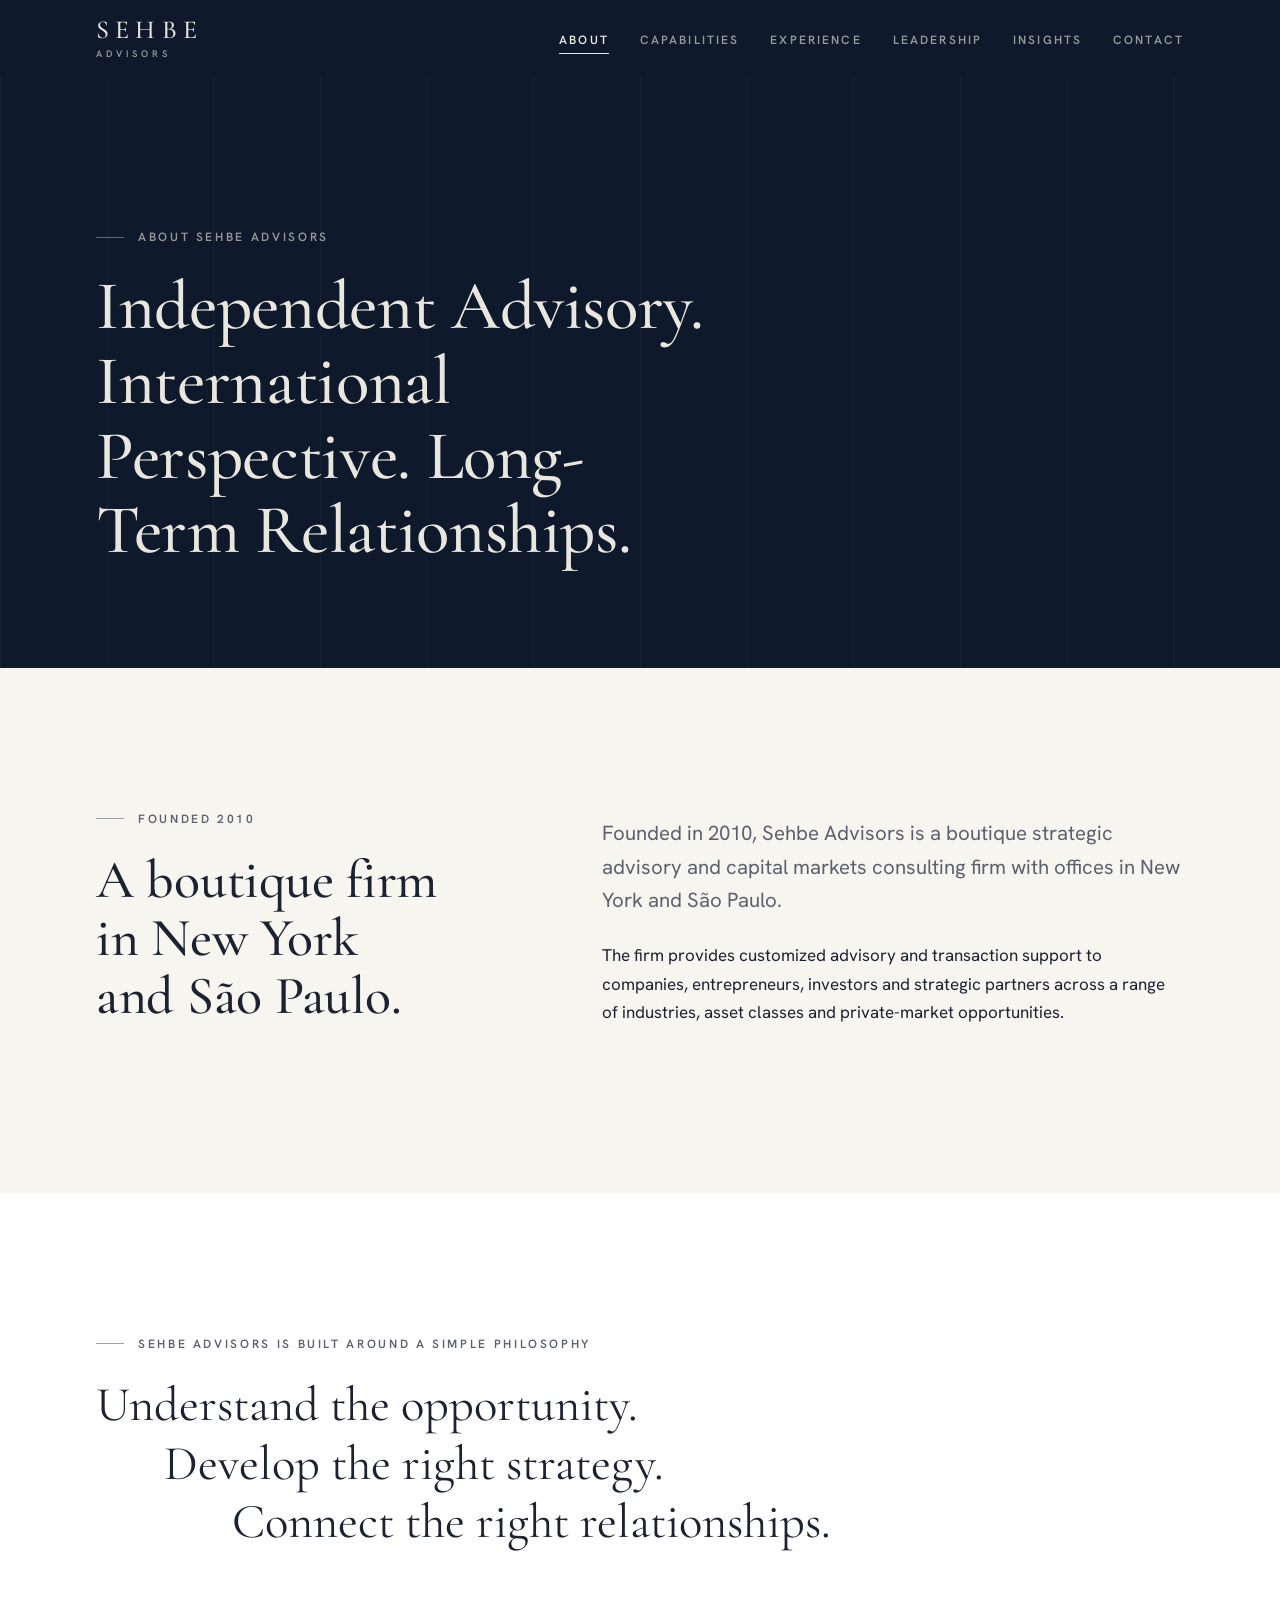
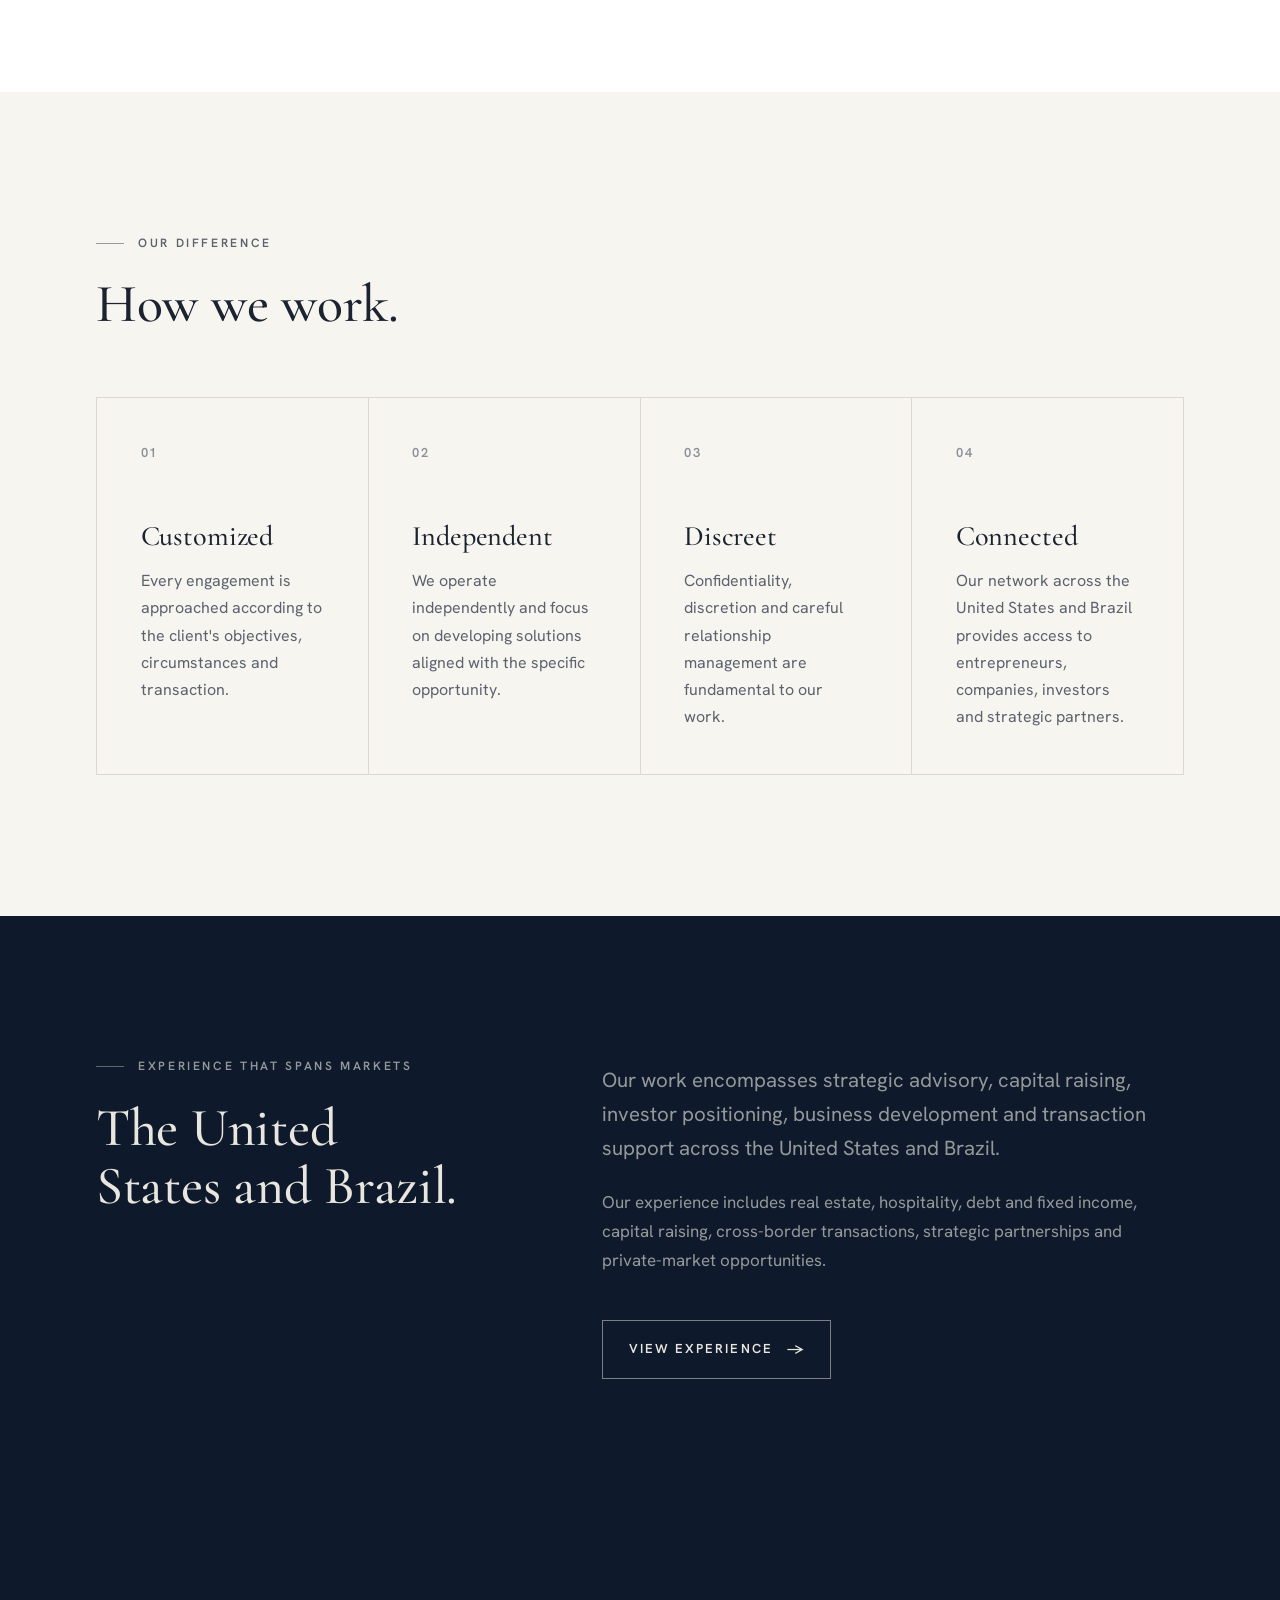
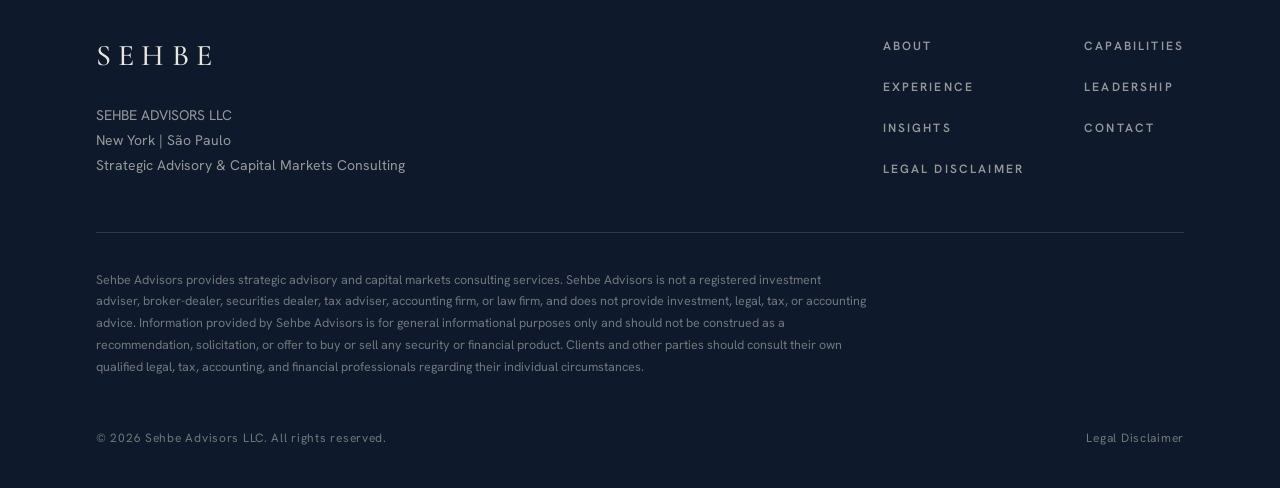
==== about.html @ ec067762 "Initial Sehbe Advisors site Co-Authored-By: Claude Opus 5.5 <noreply@anthropic.com>" ====
<!doctype html>
<html lang="en">
<head>
  <meta charset="utf-8">
  <meta name="viewport" content="width=device-width, initial-scale=1">
  <title>About | Sehbe Advisors</title>
  <meta name="description" content="Founded in 2010, Sehbe Advisors is a boutique strategic advisory and capital markets consulting firm with offices in New York and São Paulo.">
  <meta property="og:title" content="About | Sehbe Advisors">
  <meta property="og:description" content="Founded in 2010, Sehbe Advisors is a boutique strategic advisory and capital markets consulting firm with offices in New York and São Paulo.">
  <meta property="og:type" content="website">
  <meta name="theme-color" content="#0e1a2b">
  <link rel="icon" href="assets/favicon.svg" type="image/svg+xml">
  <link rel="preconnect" href="https://fonts.googleapis.com">
  <link rel="preconnect" href="https://fonts.gstatic.com" crossorigin>
  <link href="https://fonts.googleapis.com/css2?family=Cormorant+Garamond:wght@400;500;600&family=Hanken+Grotesk:wght@400;500;600&display=swap" rel="stylesheet">
  <link rel="stylesheet" href="assets/styles.css">
</head>
<body>
  <header class="site-header">
    <div class="wrap">
      <a class="brand" href="index.html" aria-label="Sehbe Advisors home">
        <span class="brand-name">SEHBE</span>
        <span class="brand-sub">ADVISORS</span>
      </a>
      <button class="menu-toggle" aria-label="Menu" aria-expanded="false" aria-controls="site-nav"><span></span><span></span><span></span></button>
      <nav class="nav" id="site-nav" aria-label="Primary">
        <ul>
          <li><a href="about.html" aria-current="page">About</a></li>
          <li><a href="capabilities.html">Capabilities</a></li>
          <li><a href="experience.html">Experience</a></li>
          <li><a href="leadership.html">Leadership</a></li>
          <li><a href="insights.html">Insights</a></li>
          <li><a href="contact.html">Contact</a></li>
        </ul>
      </nav>
    </div>
  </header>

  <main>
    <section class="page-hero dark">
      <div class="wrap">
        <p class="eyebrow">About Sehbe Advisors</p>
        <h1>Independent Advisory. International Perspective. Long-Term Relationships.</h1>
      </div>
    </section>

    <section class="section">
      <div class="wrap split">
        <div class="reveal">
          <p class="eyebrow">Founded 2010</p>
          <h2>A boutique firm in New York and São Paulo.</h2>
        </div>
        <div class="body reveal">
          <p class="lead">Founded in 2010, Sehbe Advisors is a boutique strategic advisory and capital markets consulting firm with offices in New York and São Paulo.</p>
          <p>The firm provides customized advisory and transaction support to companies, entrepreneurs, investors and strategic partners across a range of industries, asset classes and private-market opportunities.</p>
        </div>
      </div>
    </section>

    <section class="section white">
      <div class="wrap reveal">
        <p class="eyebrow">Sehbe Advisors is built around a simple philosophy</p>
        <p class="philosophy"><span>Understand the opportunity.</span><span>Develop the right strategy.</span><span>Connect the right relationships.</span></p>
      </div>
    </section>

    <section class="section">
      <div class="wrap">
        <div class="section-head reveal"><div><p class="eyebrow">Our Difference</p><h2>How we work.</h2></div></div>
      <div class="editorial-grid four">
        <article class="reveal">
          <span class="num">01</span>
          <div><h3>Customized</h3><p>Every engagement is approached according to the client's objectives, circumstances and transaction.</p></div>
        </article>
        <article class="reveal">
          <span class="num">02</span>
          <div><h3>Independent</h3><p>We operate independently and focus on developing solutions aligned with the specific opportunity.</p></div>
        </article>
        <article class="reveal">
          <span class="num">03</span>
          <div><h3>Discreet</h3><p>Confidentiality, discretion and careful relationship management are fundamental to our work.</p></div>
        </article>
        <article class="reveal">
          <span class="num">04</span>
          <div><h3>Connected</h3><p>Our network across the United States and Brazil provides access to entrepreneurs, companies, investors and strategic partners.</p></div>
        </article>
      </div>
      </div>
    </section>

    <section class="section dark">
      <div class="wrap split">
        <div class="reveal">
          <p class="eyebrow">Experience That Spans Markets</p>
          <h2>The United States and Brazil.</h2>
        </div>
        <div class="body reveal">
          <p class="lead">Our work encompasses strategic advisory, capital raising, investor positioning, business development and transaction support across the United States and Brazil.</p>
          <p style="color:var(--muted-on-dark)">Our experience includes real estate, hospitality, debt and fixed income, capital raising, cross-border transactions, strategic partnerships and private-market opportunities.</p>
          <a class="btn" href="experience.html">View Experience</a>
        </div>
      </div>
    </section>

  </main>

  <footer class="site-footer">
    <div class="wrap">
      <div class="footer-top">
        <div>
          <span class="brand-name">SEHBE</span>
          <p class="footer-tag">SEHBE ADVISORS LLC<br>New York | São Paulo<br>Strategic Advisory &amp; Capital Markets Consulting</p>
        </div>
        <nav class="footer-nav" aria-label="Footer">
          <ul>
            <li><a href="about.html">About</a></li>
            <li><a href="capabilities.html">Capabilities</a></li>
            <li><a href="experience.html">Experience</a></li>
            <li><a href="leadership.html">Leadership</a></li>
            <li><a href="insights.html">Insights</a></li>
            <li><a href="contact.html">Contact</a></li>
            <li><a href="disclaimer.html">Legal Disclaimer</a></li>
          </ul>
        </nav>
      </div>
      <p class="footer-disclaimer">Sehbe Advisors provides strategic advisory and capital markets consulting services. Sehbe Advisors is not a registered investment adviser, broker-dealer, securities dealer, tax adviser, accounting firm, or law firm, and does not provide investment, legal, tax, or accounting advice. Information provided by Sehbe Advisors is for general informational purposes only and should not be construed as a recommendation, solicitation, or offer to buy or sell any security or financial product. Clients and other parties should consult their own qualified legal, tax, accounting, and financial professionals regarding their individual circumstances.</p>
      <div class="footer-bottom">
        <span>© 2026 Sehbe Advisors LLC. All rights reserved.</span>
        <a href="disclaimer.html">Legal Disclaimer</a>
      </div>
    </div>
  </footer>
  <script src="assets/main.js"></script>
</body>
</html>
---- assets/styles.css ----
/* Sehbe Advisors — site styles */
:root {
  --navy: #0e1a2b;
  --navy-2: #14233a;
  --ink: #1b2230;
  --paper: #f7f5f0;
  --white: #ffffff;
  --gray: #8b919b;
  --gray-2: #5b626e;
  --line: #dcd8cf;
  --line-dark: rgba(247, 245, 240, 0.14);
  --text-on-dark: #e9e6df;
  --muted-on-dark: rgba(233, 230, 223, 0.62);
  --serif: "Cormorant Garamond", "Times New Roman", Georgia, serif;
  --sans: "Hanken Grotesk", "Helvetica Neue", Arial, sans-serif;
  --wrap: 1200px;
  --gutter: clamp(20px, 5vw, 56px);
  --header-h: 76px;
}

*, *::before, *::after { box-sizing: border-box; }
html { -webkit-text-size-adjust: 100%; scroll-behavior: smooth; scroll-padding-top: var(--header-h); }
body {
  margin: 0;
  background: var(--paper);
  color: var(--ink);
  font-family: var(--sans);
  font-size: 17px;
  line-height: 1.7;
  -webkit-font-smoothing: antialiased;
}
img { max-width: 100%; display: block; }
a { color: inherit; }
p { margin: 0 0 1.1em; }
p:last-child { margin-bottom: 0; }

.wrap { max-width: var(--wrap); margin: 0 auto; padding: 0 var(--gutter); }

/* ---------- Type ---------- */
.eyebrow {
  font-family: var(--sans);
  font-size: 12px;
  font-weight: 600;
  letter-spacing: 0.22em;
  text-transform: uppercase;
  color: var(--gray-2);
  margin: 0 0 22px;
  display: flex;
  align-items: center;
  gap: 14px;
}
.eyebrow::before { content: ""; width: 28px; height: 1px; background: currentColor; opacity: 0.6; }
.dark .eyebrow { color: var(--muted-on-dark); }

h1, h2, h3 {
  font-family: var(--serif);
  font-weight: 500;
  letter-spacing: -0.005em;
  line-height: 1.08;
  margin: 0 0 0.5em;
  text-wrap: balance;
}
h1 { font-size: clamp(42px, 6.2vw, 80px); }
h2 { font-size: clamp(34px, 4.2vw, 54px); }
h3 { font-size: clamp(24px, 2.2vw, 30px); line-height: 1.18; }
.lead { font-size: clamp(18px, 1.6vw, 21px); line-height: 1.65; color: var(--gray-2); max-width: 62ch; }
.dark .lead { color: var(--muted-on-dark); }
.label {
  font-size: 12px;
  font-weight: 600;
  letter-spacing: 0.2em;
  text-transform: uppercase;
}

/* ---------- Buttons ---------- */
.btn {
  display: inline-flex;
  align-items: center;
  gap: 14px;
  font-size: 13px;
  font-weight: 600;
  letter-spacing: 0.16em;
  text-transform: uppercase;
  text-decoration: none;
  padding: 16px 26px;
  border: 1px solid var(--ink);
  color: var(--ink);
  transition: background 0.25s, color 0.25s, border-color 0.25s;
}
.btn::after { content: "→"; font-size: 15px; letter-spacing: 0; transition: transform 0.25s; }
.btn:hover { background: var(--ink); color: var(--paper); }
.btn:hover::after { transform: translateX(4px); }
.dark .btn { border-color: rgba(233, 230, 223, 0.5); color: var(--text-on-dark); }
.dark .btn:hover { background: var(--paper); color: var(--navy); border-color: var(--paper); }
.text-link {
  font-size: 13px; font-weight: 600; letter-spacing: 0.16em; text-transform: uppercase;
  text-decoration: none; border-bottom: 1px solid currentColor; padding-bottom: 4px;
}

/* ---------- Header ---------- */
.site-header {
  position: sticky; top: 0; z-index: 50;
  background: var(--navy);
  color: var(--text-on-dark);
  border-bottom: 1px solid transparent;
  transition: border-color 0.3s;
}
.site-header.scrolled { border-bottom-color: var(--line-dark); }
.site-header .wrap { display: flex; align-items: center; justify-content: space-between; height: var(--header-h); }
.brand { text-decoration: none; display: flex; flex-direction: column; line-height: 1; }
.brand-name { font-family: var(--serif); font-size: 26px; font-weight: 500; letter-spacing: 0.24em; }
.brand-sub { font-size: 9.5px; font-weight: 600; letter-spacing: 0.42em; margin-top: 6px; color: var(--muted-on-dark); }
.nav ul { list-style: none; margin: 0; padding: 0; display: flex; gap: clamp(18px, 2.4vw, 36px); }
.nav a {
  font-size: 12px; font-weight: 600; letter-spacing: 0.18em; text-transform: uppercase;
  text-decoration: none; color: var(--muted-on-dark); padding: 6px 0; position: relative; transition: color 0.2s;
}
.nav a::after {
  content: ""; position: absolute; left: 0; right: 0; bottom: 0; height: 1px; background: currentColor;
  transform: scaleX(0); transform-origin: left; transition: transform 0.3s;
}
.nav a:hover, .nav a[aria-current="page"] { color: var(--text-on-dark); }
.nav a:hover::after, .nav a[aria-current="page"]::after { transform: scaleX(1); }
.menu-toggle {
  display: none; background: none; border: 0; color: inherit; cursor: pointer;
  width: 44px; height: 44px; margin-right: -10px; position: relative;
}
.menu-toggle span { position: absolute; left: 11px; right: 11px; height: 1px; background: currentColor; transition: transform 0.3s, opacity 0.3s; }
.menu-toggle span:nth-child(1) { top: 16px; }
.menu-toggle span:nth-child(2) { top: 22px; }
.menu-toggle span:nth-child(3) { top: 28px; }
.menu-open .menu-toggle span:nth-child(1) { transform: translateY(6px) rotate(45deg); }
.menu-open .menu-toggle span:nth-child(2) { opacity: 0; }
.menu-open .menu-toggle span:nth-child(3) { transform: translateY(-6px) rotate(-45deg); }

/* ---------- Sections ---------- */
.section { padding: clamp(80px, 11vw, 150px) 0; }
.section + .section.tight-top { padding-top: 0; }
.dark { background: var(--navy); color: var(--text-on-dark); }
.white { background: var(--white); }
.rule { border: 0; border-top: 1px solid var(--line); margin: 0; }

.split { display: grid; grid-template-columns: 5fr 7fr; gap: clamp(40px, 7vw, 110px); align-items: start; }
.split .body { padding-top: 8px; }
.split .body .btn, .split .body .text-link { margin-top: 26px; }

/* ---------- Hero ---------- */
.hero {
  position: relative; overflow: hidden;
  background: var(--navy); color: var(--text-on-dark);
  min-height: calc(100svh - var(--header-h));
  display: flex; flex-direction: column; justify-content: flex-end;
  padding: clamp(80px, 12vh, 140px) 0 0;
}
/* Fine architectural grid */
.hero::before {
  content: ""; position: absolute; inset: 0; pointer-events: none;
  background-image: linear-gradient(to right, rgba(233,230,223,0.045) 1px, transparent 1px);
  background-size: calc(100% / 12) 100%;
}
/* Optional photo: add class "has-photo" and set --hero-img on .hero */
.hero.has-photo { background: linear-gradient(180deg, rgba(14,26,43,0.55), rgba(14,26,43,0.92)), var(--hero-img) center/cover no-repeat; }
.hero .wrap { position: relative; width: 100%; }
.hero h1 { max-width: 19ch; margin-bottom: 30px; }
.hero .lead { max-width: 54ch; margin-bottom: 44px; }
.hero-arc { position: absolute; right: -4%; top: 6%; width: min(62vw, 820px); opacity: 0.9; pointer-events: none; }
.hero-cities {
  position: relative; margin-top: clamp(70px, 10vh, 120px);
  border-top: 1px solid var(--line-dark);
  display: grid; grid-template-columns: 1fr 1fr;
}
.hero-cities > div { padding: 26px 0 30px; display: flex; justify-content: space-between; gap: 20px; align-items: baseline; }
.hero-cities > div + div { border-left: 1px solid var(--line-dark); padding-left: clamp(20px, 3vw, 40px); }
.hero-cities > div:first-child { padding-right: clamp(20px, 3vw, 40px); }
.hero-cities .city { font-family: var(--serif); font-size: clamp(22px, 2.2vw, 28px); }
.hero-cities .coord { font-size: 12px; letter-spacing: 0.14em; color: var(--muted-on-dark); white-space: nowrap; }

/* ---------- Page header (inner pages) ---------- */
.page-hero { background: var(--navy); color: var(--text-on-dark); padding: clamp(80px, 12vw, 150px) 0 clamp(60px, 8vw, 100px); position: relative; overflow: hidden; }
.page-hero::before {
  content: ""; position: absolute; inset: 0; pointer-events: none;
  background-image: linear-gradient(to right, rgba(233,230,223,0.04) 1px, transparent 1px);
  background-size: calc(100% / 12) 100%;
}
.page-hero .wrap { position: relative; }
.page-hero h1 { font-size: clamp(40px, 5.4vw, 70px); max-width: 20ch; margin-bottom: 0; }
.page-hero .lead { margin-top: 28px; }

/* ---------- Numbered list (What we do / Capabilities) ---------- */
.index-list { list-style: none; margin: 0; padding: 0; border-top: 1px solid var(--line); }
.index-list li {
  display: grid; grid-template-columns: 80px 1fr 1.25fr; gap: clamp(20px, 4vw, 60px);
  padding: 34px 0; border-bottom: 1px solid var(--line); align-items: baseline;
}
.index-list .num { font-size: 13px; font-weight: 600; letter-spacing: 0.14em; color: var(--gray); }
.index-list h3 { margin: 0; }
.index-list p { color: var(--gray-2); margin: 0; }
.section-head { display: flex; justify-content: space-between; align-items: end; gap: 30px; margin-bottom: clamp(40px, 5vw, 70px); flex-wrap: wrap; }
.section-head h2 { margin: 0; max-width: 22ch; }

/* ---------- Two cities ---------- */
.cities { display: grid; grid-template-columns: 1fr 1fr; margin-top: clamp(50px, 6vw, 80px); border: 1px solid var(--line-dark); }
.city-panel {
  position: relative; min-height: 380px; padding: clamp(28px, 4vw, 48px);
  display: flex; flex-direction: column; justify-content: space-between;
  background: var(--navy-2);
  background-size: cover; background-position: center;
}
.city-panel + .city-panel { border-left: 1px solid var(--line-dark); }
/* Optional photo: set style="--city-img:url(...)" and class "has-photo" */
.city-panel.has-photo { background-image: linear-gradient(180deg, rgba(14,26,43,0.2), rgba(14,26,43,0.88)), var(--city-img); }
.city-panel .coord { font-size: 12px; letter-spacing: 0.14em; color: var(--muted-on-dark); }
.city-panel h3 { font-size: clamp(40px, 5vw, 64px); margin: 0 0 18px; }
.city-panel ul { list-style: none; margin: 0; padding: 0; display: flex; flex-direction: column; gap: 4px; }
.city-panel li { font-size: 13px; letter-spacing: 0.08em; color: var(--muted-on-dark); }

/* ---------- Editorial grid (experience / insights) ---------- */
.editorial-grid {
  display: grid; grid-template-columns: repeat(3, 1fr);
  border-top: 1px solid var(--line); border-left: 1px solid var(--line);
}
.editorial-grid > article {
  padding: clamp(28px, 3.4vw, 46px); min-height: 280px;
  border-right: 1px solid var(--line); border-bottom: 1px solid var(--line);
  display: flex; flex-direction: column; justify-content: flex-start; gap: 56px;
  transition: background 0.3s;
}
.editorial-grid > article:hover { background: var(--white); }
.white .editorial-grid > article:hover { background: var(--paper); }
.editorial-grid .num { font-size: 13px; font-weight: 600; letter-spacing: 0.14em; color: var(--gray); }
.editorial-grid h3 { margin: 0 0 14px; }
.editorial-grid p { color: var(--gray-2); margin: 0; font-size: 16px; }
.editorial-grid.four { grid-template-columns: repeat(4, 1fr); }
.editorial-grid.four > article { min-height: 240px; }

/* ---------- Principles ---------- */
.principles { display: grid; grid-template-columns: repeat(4, 1fr); gap: 0; margin-top: clamp(50px, 6vw, 80px); border-top: 1px solid var(--line-dark); }
.principles > div { padding: 32px 28px 0 0; }
.principles > div + div { padding-left: 28px; border-left: 1px solid var(--line-dark); }
.principles .label { color: var(--text-on-dark); display: block; margin-bottom: 14px; }
.principles p { color: var(--muted-on-dark); font-size: 16px; }
.light-principles { border-top-color: var(--line); }
.light-principles > div + div { border-left-color: var(--line); }
.light-principles .label { color: var(--ink); }
.light-principles p { color: var(--gray-2); }

/* ---------- Philosophy ---------- */
.philosophy { font-family: var(--serif); font-size: clamp(30px, 3.8vw, 50px); line-height: 1.2; margin: 0; }
.philosophy span { display: block; }
.philosophy span:nth-child(2) { padding-left: 1.4em; }
.philosophy span:nth-child(3) { padding-left: 2.8em; }

/* ---------- Closing CTA ---------- */
.closing { text-align: left; }
.closing h2 { max-width: 16ch; }
.closing .lead { margin-bottom: 44px; }

/* ---------- Leadership ---------- */
.leader { display: grid; grid-template-columns: 4fr 7fr; gap: clamp(40px, 7vw, 110px); align-items: start; }
.portrait {
  position: sticky; top: calc(var(--header-h) + 40px);
  aspect-ratio: 4 / 5; background: var(--navy-2); color: var(--muted-on-dark);
  display: flex; align-items: center; justify-content: center; overflow: hidden;
}
.portrait img { width: 100%; height: 100%; object-fit: cover; }
.portrait .monogram { font-family: var(--serif); font-size: 96px; letter-spacing: 0.08em; color: rgba(233,230,223,0.28); }
.leader-meta { margin-bottom: 40px; padding-bottom: 32px; border-bottom: 1px solid var(--line); }
.leader-meta h2 { margin-bottom: 8px; }
.leader-meta .label { color: var(--gray-2); }
.leader-bio p { font-size: 18px; line-height: 1.75; }
.leader-bio p:first-child { font-family: var(--serif); font-size: clamp(23px, 2vw, 27px); line-height: 1.45; color: var(--ink); }

/* ---------- Contact ---------- */
.contact-card { border-top: 1px solid var(--line); }
.contact-card .row { display: grid; grid-template-columns: 140px 1fr; gap: 20px; padding: 22px 0; border-bottom: 1px solid var(--line); align-items: baseline; }
.contact-card .row .label { color: var(--gray); }
.contact-card a { text-decoration: none; border-bottom: 1px solid transparent; transition: border-color 0.2s; }
.contact-card a:hover { border-bottom-color: currentColor; }
.contact-card .big { font-family: var(--serif); font-size: clamp(22px, 2vw, 28px); line-height: 1.3; }

/* ---------- Legal ---------- */
.legal { max-width: 74ch; }
.legal p { color: var(--gray-2); }

/* ---------- Footer ---------- */
.site-footer { background: var(--navy); color: var(--text-on-dark); padding: clamp(70px, 9vw, 110px) 0 40px; }
.footer-top { display: grid; grid-template-columns: 1fr 1fr; gap: 50px; padding-bottom: 50px; border-bottom: 1px solid var(--line-dark); }
.footer-top .brand-name { font-size: 30px; }
.footer-tag { margin-top: 22px; color: var(--muted-on-dark); font-size: 14px; line-height: 1.8; }
.footer-nav ul { list-style: none; margin: 0; padding: 0; display: grid; grid-template-columns: repeat(2, max-content); gap: 12px 60px; justify-content: end; }
.footer-nav a { font-size: 12px; font-weight: 600; letter-spacing: 0.18em; text-transform: uppercase; text-decoration: none; color: var(--muted-on-dark); transition: color 0.2s; }
.footer-nav a:hover { color: var(--text-on-dark); }
.footer-disclaimer { padding: 36px 0; font-size: 12.5px; line-height: 1.75; color: rgba(233,230,223,0.45); max-width: 110ch; }
.footer-bottom { display: flex; justify-content: space-between; gap: 20px; flex-wrap: wrap; font-size: 12px; letter-spacing: 0.06em; color: rgba(233,230,223,0.45); }
.footer-bottom a { text-decoration: none; }
.footer-bottom a:hover { color: var(--text-on-dark); }

/* ---------- Reveal ---------- */
.reveal { opacity: 0; transform: translateY(18px); transition: opacity 0.9s ease, transform 0.9s ease; }
.reveal.in { opacity: 1; transform: none; }
@media (prefers-reduced-motion: reduce) {
  .reveal { opacity: 1; transform: none; transition: none; }
  html { scroll-behavior: auto; }
}

/* ---------- Responsive ---------- */
@media (max-width: 1080px) {
  .editorial-grid.four { grid-template-columns: repeat(2, 1fr); }
  .principles { grid-template-columns: repeat(2, 1fr); }
  .principles > div:nth-child(3) { padding-left: 0; border-left: 0; }
  .principles > div:nth-child(n+3) { padding-top: 40px; }
}
@media (max-width: 960px) {
  :root { --header-h: 68px; }
  .menu-toggle { display: block; }
  .nav {
    position: fixed; inset: var(--header-h) 0 0 0; background: var(--navy);
    padding: 30px var(--gutter); opacity: 0; visibility: hidden; transition: opacity 0.3s, visibility 0.3s;
    border-top: 1px solid var(--line-dark);
  }
  .menu-open .nav { opacity: 1; visibility: visible; }
  .nav ul { flex-direction: column; gap: 0; }
  .nav li { border-bottom: 1px solid var(--line-dark); }
  .nav a { display: block; padding: 20px 0; font-size: 13px; }
  .nav a::after { display: none; }
  .split, .leader { grid-template-columns: 1fr; }
  .portrait { position: relative; top: 0; max-width: 420px; }
  .editorial-grid { grid-template-columns: repeat(2, 1fr); }
  .index-list li { grid-template-columns: 60px 1fr; }
  .index-list li p { grid-column: 2; }
  .hero-arc { display: none; }
  .footer-top { grid-template-columns: 1fr; }
  .footer-nav ul { justify-content: start; }
}
@media (max-width: 640px) {
  body { font-size: 16px; }
  .brand-name { font-size: 22px; }
  .editorial-grid, .editorial-grid.four { grid-template-columns: 1fr; }
  .editorial-grid > article { min-height: 0; }
  .cities { grid-template-columns: 1fr; }
  .city-panel { min-height: 300px; }
  .city-panel + .city-panel { border-left: 0; border-top: 1px solid var(--line-dark); }
  .principles { grid-template-columns: 1fr; }
  .principles > div, .principles > div + div { padding: 28px 0; border-left: 0; border-bottom: 1px solid var(--line-dark); }
  .light-principles > div, .light-principles > div + div { border-bottom-color: var(--line); }
  .hero-cities { grid-template-columns: 1fr; }
  .hero-cities > div, .hero-cities > div + div, .hero-cities > div:first-child { padding: 20px 0; border-left: 0; }
  .hero-cities > div + div { border-top: 1px solid var(--line-dark); }
  .index-list li { grid-template-columns: 1fr; gap: 10px; padding: 28px 0; }
  .index-list li p { grid-column: 1; }
  .contact-card .row { grid-template-columns: 1fr; gap: 4px; }
  .philosophy span:nth-child(n) { padding-left: 0; }
  .footer-nav ul { grid-template-columns: 1fr 1fr; gap: 14px 30px; }
}
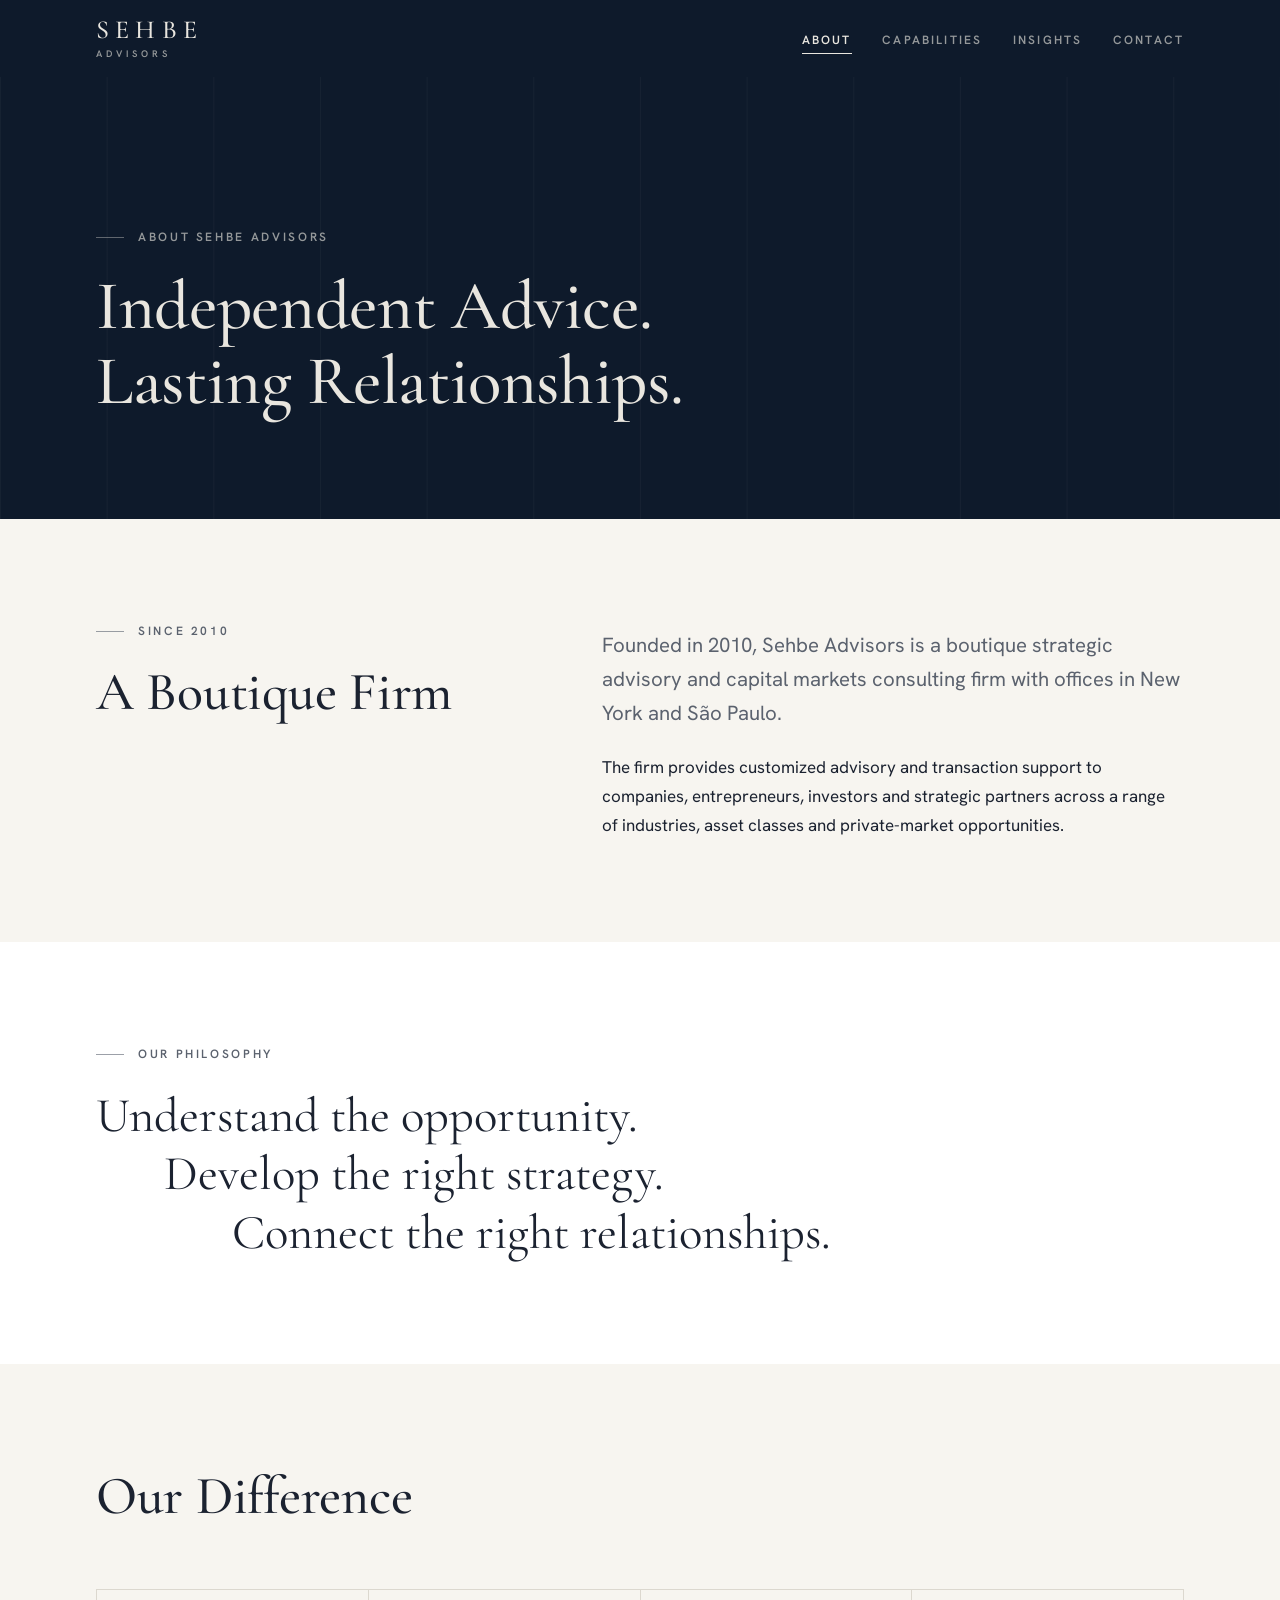
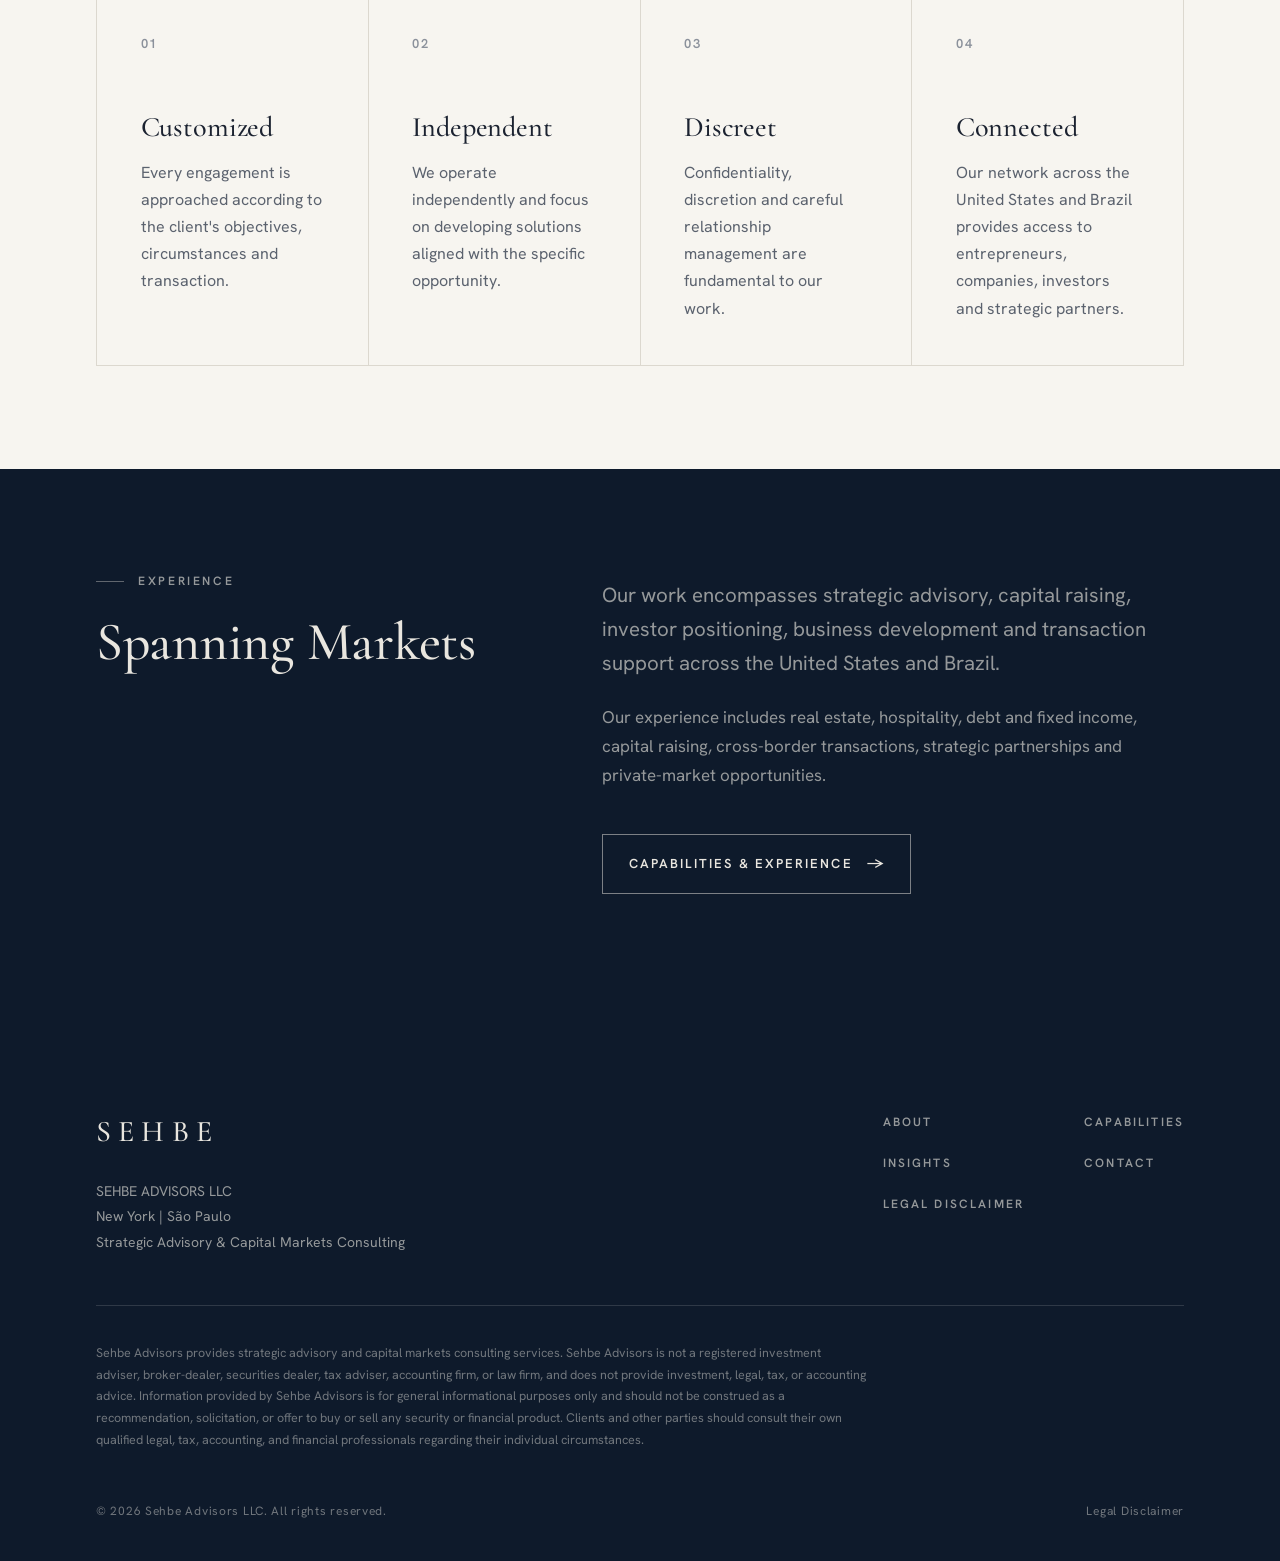
==== commit 2766b6af: "Simplify nav, merge pages, tighten headlines and homepage - Merge Capabilities + Experience, and Lea" ====
--- a/about.html
+++ b/about.html
@@ -27,8 +27,6 @@
         <ul>
           <li><a href="about.html" aria-current="page">About</a></li>
           <li><a href="capabilities.html">Capabilities</a></li>
-          <li><a href="experience.html">Experience</a></li>
-          <li><a href="leadership.html">Leadership</a></li>
           <li><a href="insights.html">Insights</a></li>
           <li><a href="contact.html">Contact</a></li>
         </ul>
@@ -40,15 +38,15 @@
     <section class="page-hero dark">
       <div class="wrap">
         <p class="eyebrow">About Sehbe Advisors</p>
-        <h1>Independent Advisory. International Perspective. Long-Term Relationships.</h1>
+        <h1>Independent Advice. Lasting Relationships.</h1>
       </div>
     </section>
 
     <section class="section">
       <div class="wrap split">
         <div class="reveal">
-          <p class="eyebrow">Founded 2010</p>
-          <h2>A boutique firm in New York and São Paulo.</h2>
+          <p class="eyebrow">Since 2010</p>
+          <h2>A Boutique Firm</h2>
         </div>
         <div class="body reveal">
           <p class="lead">Founded in 2010, Sehbe Advisors is a boutique strategic advisory and capital markets consulting firm with offices in New York and São Paulo.</p>
@@ -59,14 +57,14 @@
 
     <section class="section white">
       <div class="wrap reveal">
-        <p class="eyebrow">Sehbe Advisors is built around a simple philosophy</p>
+        <p class="eyebrow">Our philosophy</p>
         <p class="philosophy"><span>Understand the opportunity.</span><span>Develop the right strategy.</span><span>Connect the right relationships.</span></p>
       </div>
     </section>
 
     <section class="section">
       <div class="wrap">
-        <div class="section-head reveal"><div><p class="eyebrow">Our Difference</p><h2>How we work.</h2></div></div>
+        <div class="section-head reveal"><h2>Our Difference</h2></div>
       <div class="editorial-grid four">
         <article class="reveal">
           <span class="num">01</span>
@@ -91,13 +89,13 @@
     <section class="section dark">
       <div class="wrap split">
         <div class="reveal">
-          <p class="eyebrow">Experience That Spans Markets</p>
-          <h2>The United States and Brazil.</h2>
+          <p class="eyebrow">Experience</p>
+          <h2>Spanning Markets</h2>
         </div>
         <div class="body reveal">
           <p class="lead">Our work encompasses strategic advisory, capital raising, investor positioning, business development and transaction support across the United States and Brazil.</p>
           <p style="color:var(--muted-on-dark)">Our experience includes real estate, hospitality, debt and fixed income, capital raising, cross-border transactions, strategic partnerships and private-market opportunities.</p>
-          <a class="btn" href="experience.html">View Experience</a>
+          <a class="btn" href="capabilities.html">Capabilities &amp; Experience</a>
         </div>
       </div>
     </section>
@@ -115,8 +113,6 @@
           <ul>
             <li><a href="about.html">About</a></li>
             <li><a href="capabilities.html">Capabilities</a></li>
-            <li><a href="experience.html">Experience</a></li>
-            <li><a href="leadership.html">Leadership</a></li>
             <li><a href="insights.html">Insights</a></li>
             <li><a href="contact.html">Contact</a></li>
             <li><a href="disclaimer.html">Legal Disclaimer</a></li>
--- a/assets/styles.css
+++ b/assets/styles.css
@@ -352,3 +352,59 @@
   .philosophy span:nth-child(n) { padding-left: 0; }
   .footer-nav ul { grid-template-columns: 1fr 1fr; gap: 14px 30px; }
 }
+
+/* ---------- v2: compact homepage + merged pages ---------- */
+.section { padding: clamp(64px, 8vw, 112px) 0; }
+.hero { min-height: min(calc(100svh - var(--header-h)), 820px); padding-top: clamp(64px, 10vh, 120px); }
+.hero h1 { max-width: 17ch; }
+.hero-cities { margin-top: clamp(56px, 8vh, 96px); }
+
+.city-strip { display: grid; grid-template-columns: 1fr 1fr; margin-top: clamp(48px, 6vw, 80px); border-top: 1px solid var(--line); }
+.city-strip > div { padding: 28px 0 0; }
+.city-strip > div + div { padding-left: clamp(20px, 4vw, 48px); border-left: 1px solid var(--line); }
+.city-strip > div:first-child { padding-right: clamp(20px, 4vw, 48px); }
+.city-strip h3 { margin: 0 0 8px; }
+.city-strip p { color: var(--gray-2); font-size: 15px; letter-spacing: 0.02em; }
+
+.service-row { list-style: none; margin: 0 0 clamp(56px, 7vw, 88px); padding: 0; display: grid; grid-template-columns: repeat(5, 1fr); border-top: 1px solid var(--line); }
+.service-row li { padding: 22px 20px 0 0; display: flex; flex-direction: column; gap: 10px; }
+.service-row li + li { padding-left: 20px; border-left: 1px solid var(--line); }
+.service-row .num { font-size: 12px; font-weight: 600; letter-spacing: 0.14em; color: var(--gray); }
+.service-row .name { font-family: var(--serif); font-size: clamp(20px, 1.7vw, 24px); line-height: 1.2; }
+.sub-eyebrow { margin-bottom: 18px; }
+
+.editorial-grid.compact > article { min-height: 0; gap: 28px; padding: clamp(24px, 2.6vw, 34px); }
+.editorial-grid.compact h3 { font-size: clamp(22px, 1.9vw, 26px); margin-bottom: 8px; }
+
+.sector-list { list-style: none; margin: 0; padding: 0; border-top: 1px solid var(--line-dark); }
+.sector-list li { display: grid; grid-template-columns: minmax(180px, 2fr) 3fr; gap: 24px; padding: 20px 0; border-bottom: 1px solid var(--line-dark); align-items: baseline; }
+.sector-list .name { font-family: var(--serif); font-size: clamp(21px, 1.8vw, 25px); line-height: 1.2; }
+.sector-list .desc { color: var(--muted-on-dark); font-size: 15px; }
+
+.closing-band { padding: clamp(56px, 7vw, 96px) 0; }
+.closing-band .wrap { display: flex; justify-content: space-between; align-items: center; gap: 40px; }
+.closing-band h2 { margin-bottom: 14px; }
+.closing-band .lead { max-width: 56ch; }
+.closing-band .btn { flex-shrink: 0; }
+
+.leader-meta .eyebrow { margin-bottom: 14px; }
+.leader-meta { margin-bottom: 0; padding-bottom: 28px; border-bottom: 0; }
+.contact-actions { display: flex; align-items: center; gap: 28px; flex-wrap: wrap; margin: 32px 0 56px; }
+.leader-bio { padding-top: 40px; border-top: 1px solid var(--line); }
+
+@media (max-width: 960px) {
+  .service-row { grid-template-columns: 1fr 1fr; }
+  .service-row li, .service-row li + li { padding: 18px 0; border-left: 0; border-bottom: 1px solid var(--line); }
+  .service-row li:nth-child(odd) { padding-right: 16px; }
+  .service-row li:nth-child(even) { padding-left: 16px; border-left: 1px solid var(--line); }
+  .closing-band .wrap { flex-direction: column; align-items: flex-start; }
+}
+@media (max-width: 640px) {
+  .hero { min-height: 0; }
+  .city-strip { grid-template-columns: 1fr; }
+  .city-strip > div, .city-strip > div + div, .city-strip > div:first-child { padding: 22px 0; border-left: 0; }
+  .city-strip > div + div { border-top: 1px solid var(--line); }
+  .service-row { grid-template-columns: 1fr; }
+  .service-row li, .service-row li:nth-child(n) { padding: 16px 0; border-left: 0; flex-direction: row; gap: 16px; align-items: baseline; }
+  .sector-list li { grid-template-columns: 1fr; gap: 6px; }
+}
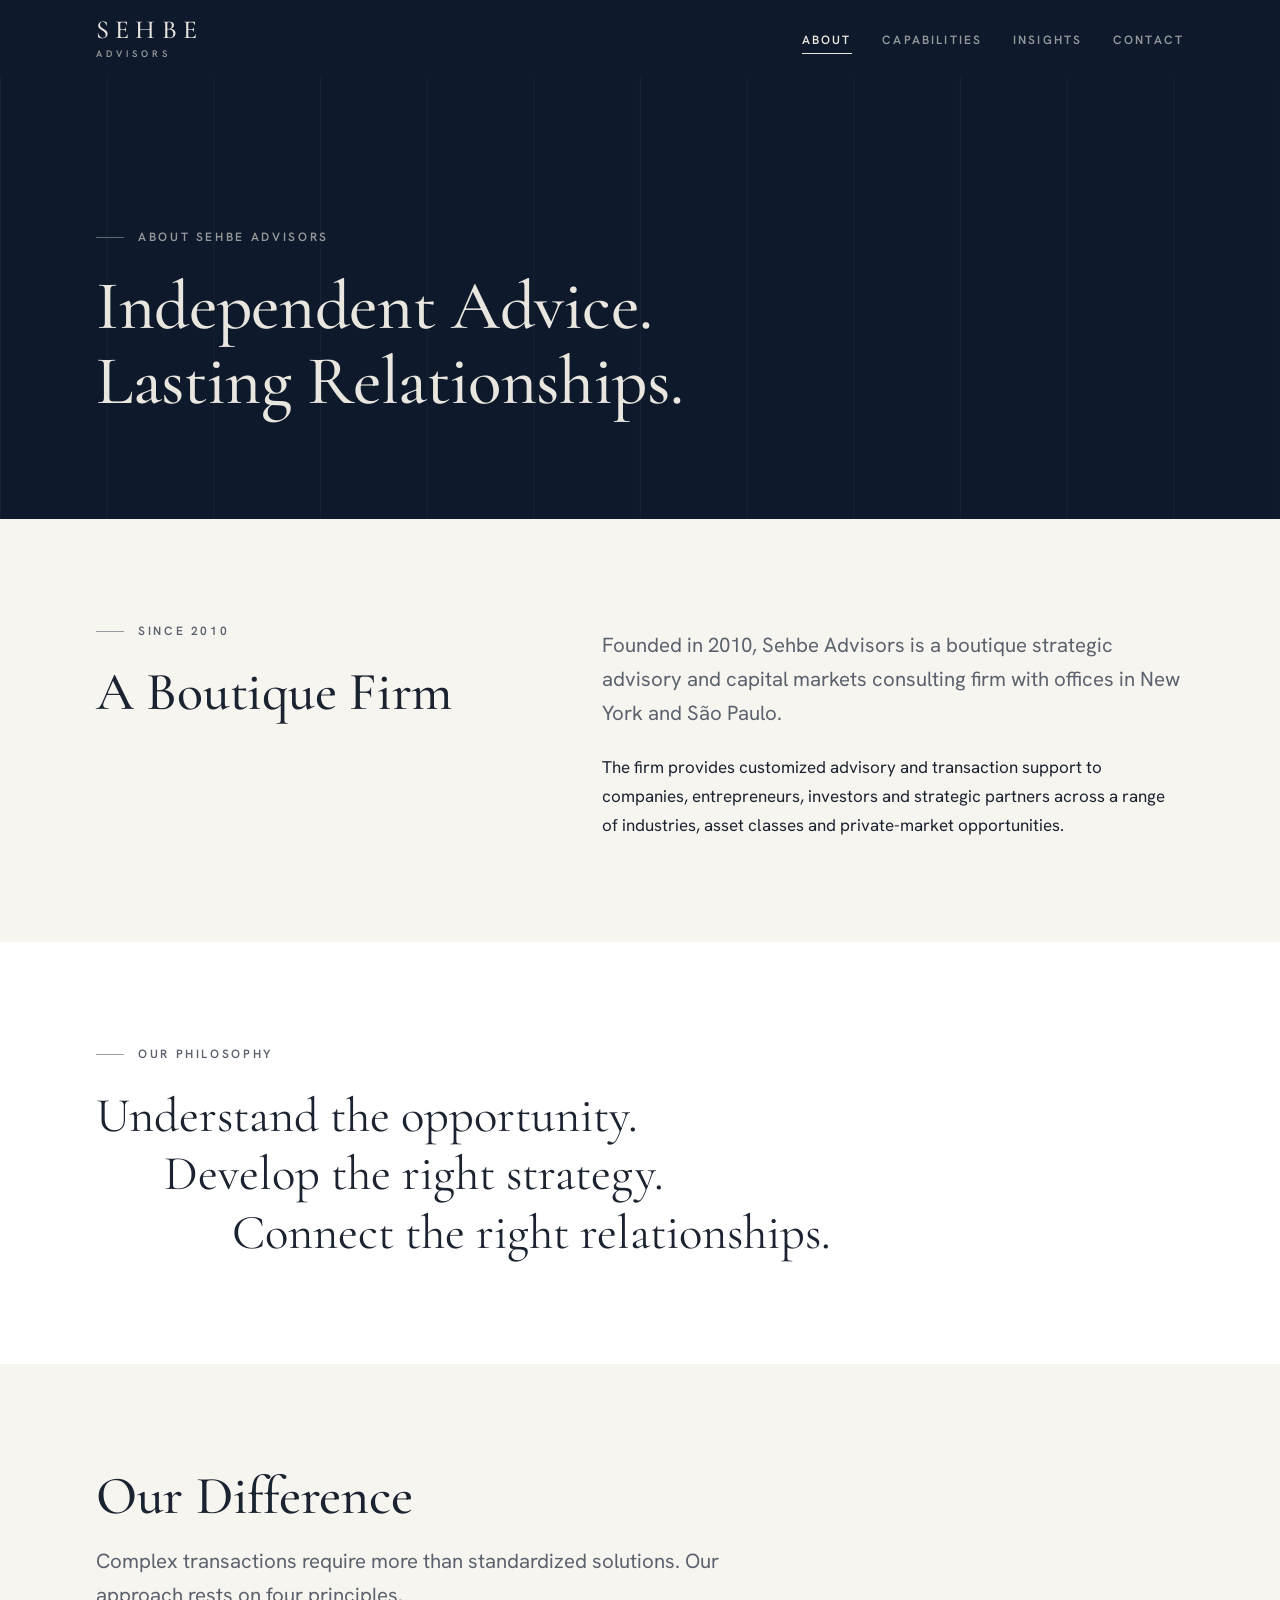
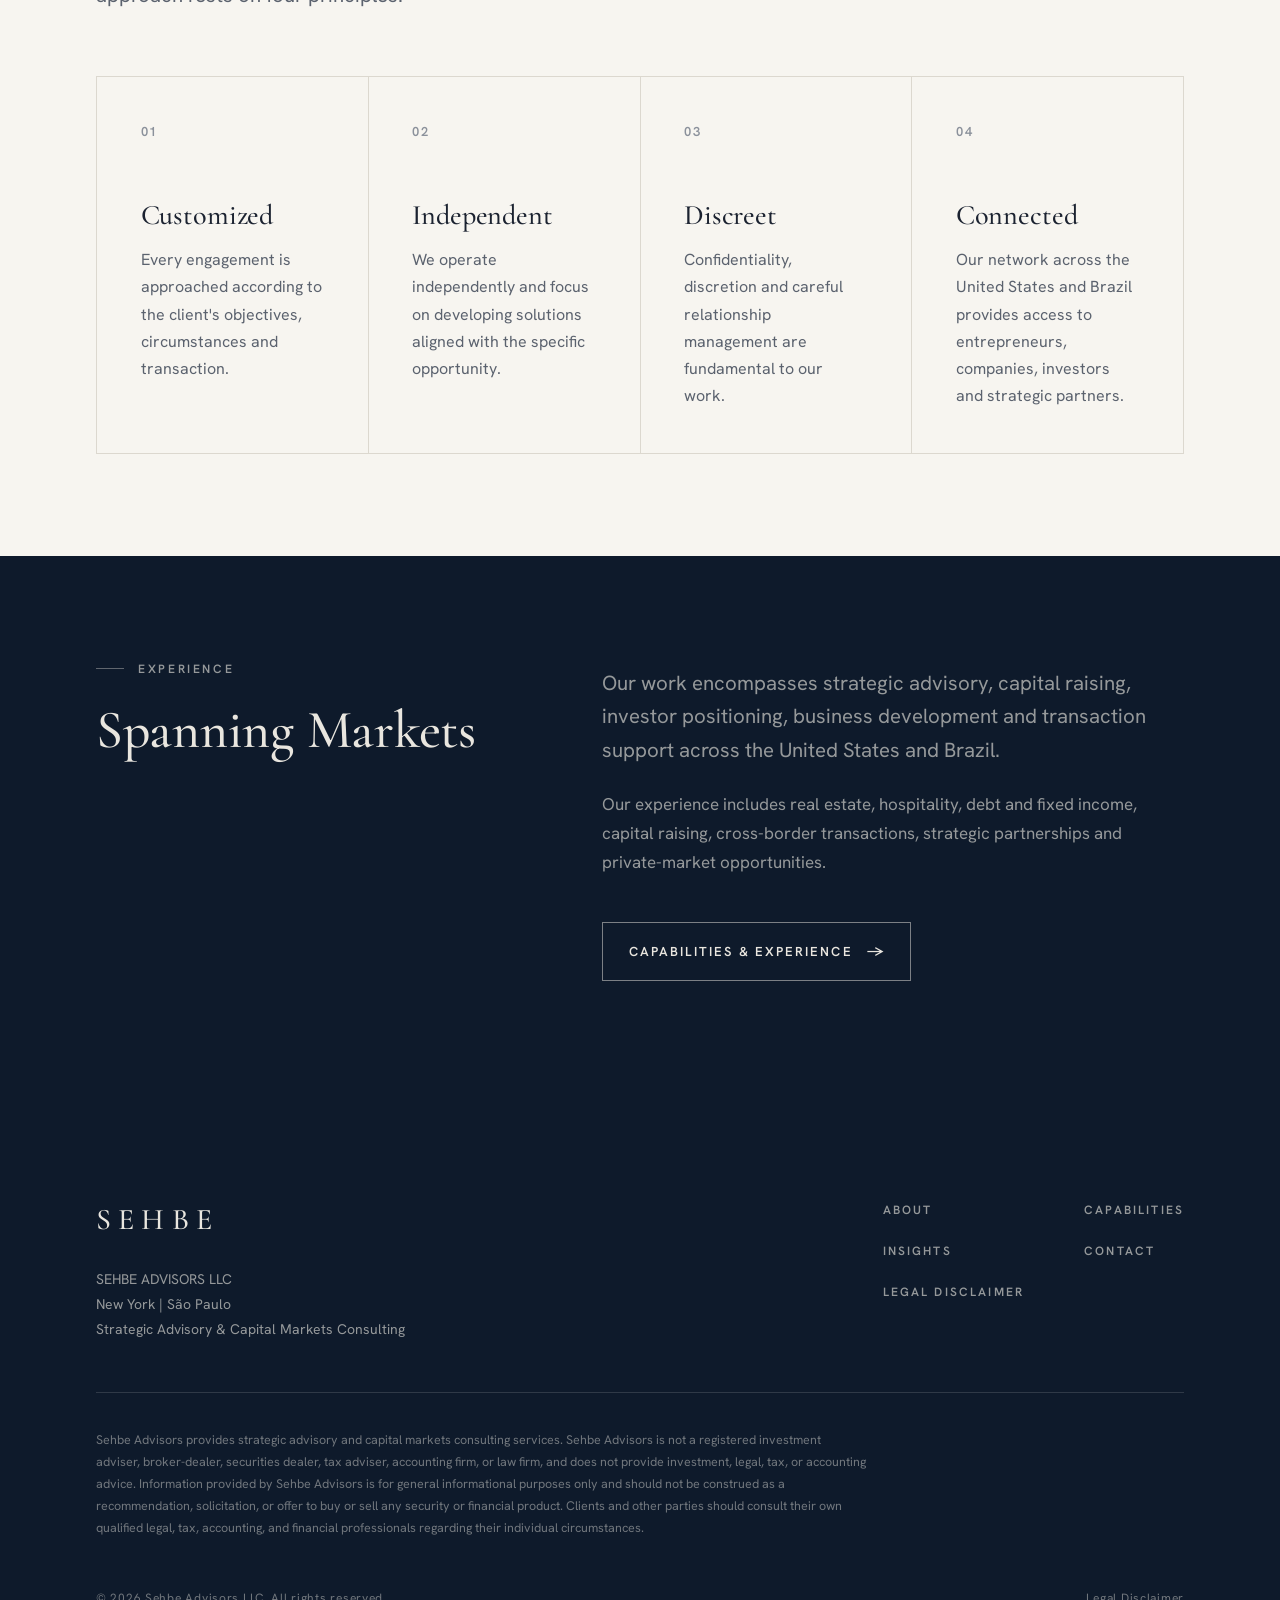
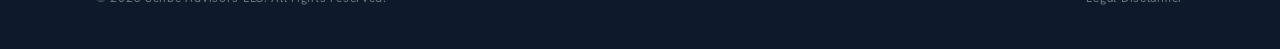
==== commit 8402238d: "Simplify nav, merge pages, tighten copy, add Insights content - Merge Capabilities + Experience, and" ====
--- a/about.html
+++ b/about.html
@@ -13,7 +13,7 @@
   <link rel="preconnect" href="https://fonts.googleapis.com">
   <link rel="preconnect" href="https://fonts.gstatic.com" crossorigin>
   <link href="https://fonts.googleapis.com/css2?family=Cormorant+Garamond:wght@400;500;600&family=Hanken+Grotesk:wght@400;500;600&display=swap" rel="stylesheet">
-  <link rel="stylesheet" href="assets/styles.css">
+  <link rel="stylesheet" href="assets/styles.css?v=2">
 </head>
 <body>
   <header class="site-header">
@@ -62,9 +62,14 @@
       </div>
     </section>
 
-    <section class="section">
+    <section class="section" id="difference">
       <div class="wrap">
-        <div class="section-head reveal"><h2>Our Difference</h2></div>
+        <div class="section-head reveal">
+          <div>
+            <h2>Our Difference</h2>
+            <p class="lead section-lead">Complex transactions require more than standardized solutions. Our approach rests on four principles.</p>
+          </div>
+        </div>
       <div class="editorial-grid four">
         <article class="reveal">
           <span class="num">01</span>
@@ -126,6 +131,6 @@
       </div>
     </div>
   </footer>
-  <script src="assets/main.js"></script>
+  <script src="assets/main.js?v=2"></script>
 </body>
 </html>
--- a/assets/styles.css
+++ b/assets/styles.css
@@ -90,8 +90,8 @@
 .btn::after { content: "→"; font-size: 15px; letter-spacing: 0; transition: transform 0.25s; }
 .btn:hover { background: var(--ink); color: var(--paper); }
 .btn:hover::after { transform: translateX(4px); }
-.dark .btn { border-color: rgba(233, 230, 223, 0.5); color: var(--text-on-dark); }
-.dark .btn:hover { background: var(--paper); color: var(--navy); border-color: var(--paper); }
+.dark .btn, .hero .btn { border-color: rgba(233, 230, 223, 0.5); color: var(--text-on-dark); }
+.dark .btn:hover, .hero .btn:hover { background: var(--paper); color: var(--navy); border-color: var(--paper); }
 .text-link {
   font-size: 13px; font-weight: 600; letter-spacing: 0.16em; text-transform: uppercase;
   text-decoration: none; border-bottom: 1px solid currentColor; padding-bottom: 4px;
@@ -408,3 +408,13 @@
   .service-row li, .service-row li:nth-child(n) { padding: 16px 0; border-left: 0; flex-direction: row; gap: 16px; align-items: baseline; }
   .sector-list li { grid-template-columns: 1fr; gap: 6px; }
 }
+.service-row:last-child { margin-bottom: 0; }
+.section-lead { margin-top: 20px; max-width: 60ch; }
+
+/* ---------- Insights ---------- */
+.editorial-grid.insights > article { min-height: 0; gap: 36px; }
+.insight-meta { display: flex; align-items: baseline; gap: 16px; }
+.insight-meta .label { font-size: 11px; color: var(--gray-2); }
+.editorial-grid.insights h3 { margin-bottom: 16px; }
+.editorial-grid.insights p { line-height: 1.7; }
+.insight-note { margin-top: 32px; font-size: 13px; color: var(--gray); max-width: 80ch; }
